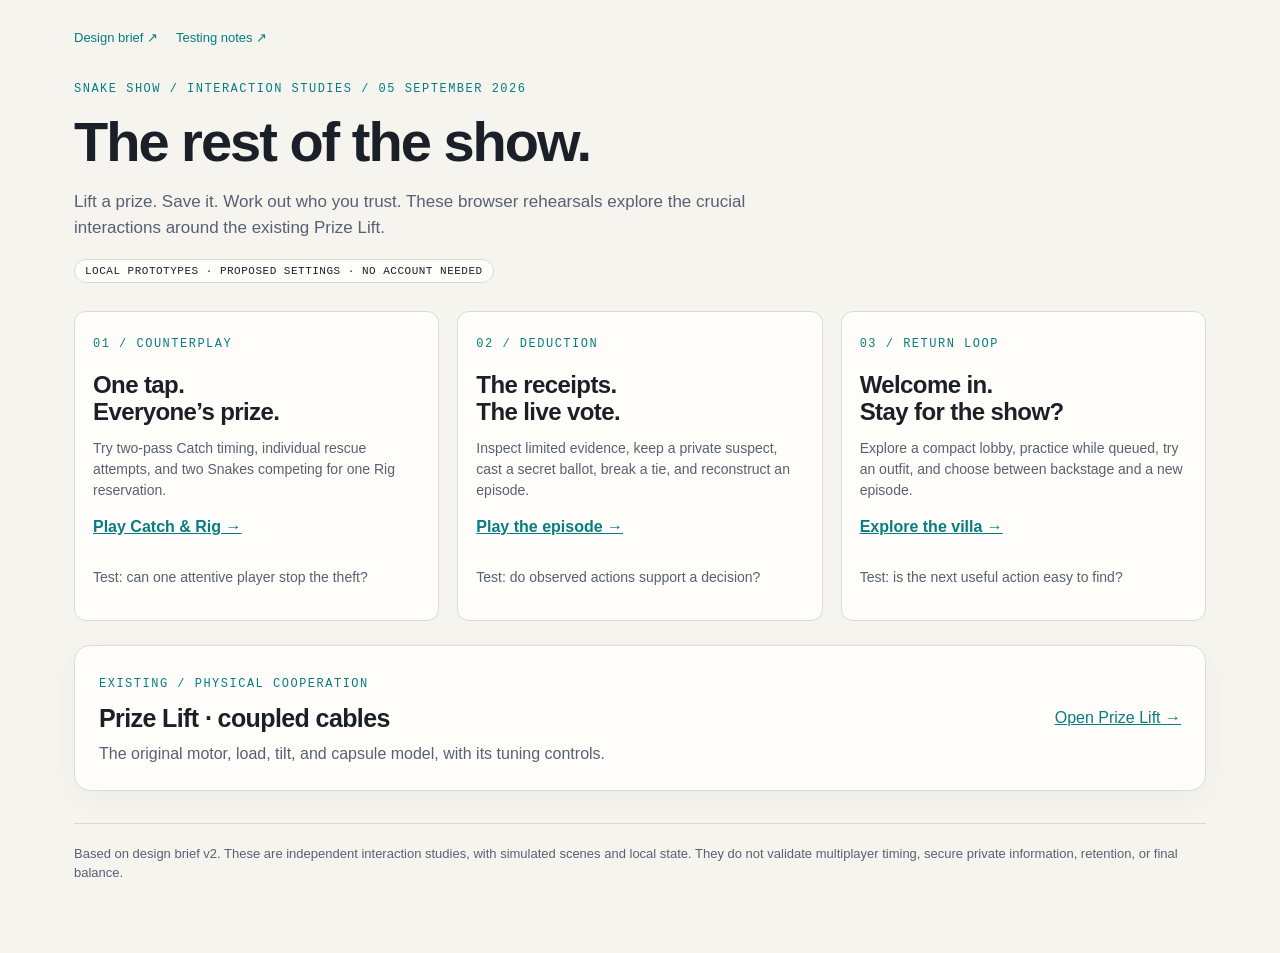
==== concepts/snake-show/prototypes/index.html @ 2b24876f "Add browser interaction prototypes for catch, vote, and backstage flows Includes shared rules module" ====
<!doctype html>
<html lang="en"><meta charset="utf-8"><meta name="viewport" content="width=device-width,initial-scale=1"><title>Snake Show · Prototype room</title><link rel="stylesheet" href="prototype.css">
<main><nav><a href="../snake-show-design-brief-v2.md">Design brief ↗</a><a href="README.md">Testing notes ↗</a></nav>
<header class="intro"><div class="eyebrow">Snake Show / interaction studies / 05 September 2026</div><h1>The rest of the show.</h1><p>Lift a prize. Save it. Work out who you trust. These browser rehearsals explore the crucial interactions around the existing Prize Lift.</p><span class="tag">Local prototypes · proposed settings · no account needed</span></header>
<div class="cards">
<article class="card"><span class="eyebrow">01 / counterplay</span><h2>One tap.<br>Everyone’s prize.</h2><p>Try two-pass Catch timing, individual rescue attempts, and two Snakes competing for one Rig reservation.</p><a href="catch-and-rig.html">Play Catch &amp; Rig →</a><p class="note">Test: can one attentive player stop the theft?</p></article>
<article class="card"><span class="eyebrow">02 / deduction</span><h2>The receipts.<br>The live vote.</h2><p>Inspect limited evidence, keep a private suspect, cast a secret ballot, break a tie, and reconstruct an episode.</p><a href="receipts-and-vote.html">Play the episode →</a><p class="note">Test: do observed actions support a decision?</p></article>
<article class="card"><span class="eyebrow">03 / return loop</span><h2>Welcome in.<br>Stay for the show?</h2><p>Explore a compact lobby, practice while queued, try an outfit, and choose between backstage and a new episode.</p><a href="lobby-and-backstage.html">Explore the villa →</a><p class="note">Test: is the next useful action easy to find?</p></article>
</div>
<section class="panel" style="margin-top:24px"><div class="row between"><div><span class="eyebrow">Existing / physical cooperation</span><h2 style="margin:10px 0">Prize Lift · coupled cables</h2><p style="margin-bottom:0">The original motor, load, tilt, and capsule model, with its tuning controls.</p></div><a href="prize-lift-coupled-cables.html">Open Prize Lift →</a></div></section>
<footer>Based on design brief v2. These are independent interaction studies, with simulated scenes and local state. They do not validate multiplayer timing, secure private information, retention, or final balance.</footer></main></html>
---- concepts/snake-show/prototypes/prototype.css ----
:root{color-scheme:light;--paper:#f5f4ef;--surface:#fffdf9;--ink:#1b2028;--muted:#576171;--line:#dcdad2;--teal:#087d80;--purple:#694aca;--coral:#c44933;--soft:#e7f3ef;--shadow:0 8px 28px #1b202809;font-family:Arial,Helvetica,sans-serif;color:var(--ink);background:var(--paper)}
*{box-sizing:border-box}body{margin:0;line-height:1.5}button,input,select{font:inherit}button,a,input,select{-webkit-tap-highlight-color:transparent}button,select{min-height:44px}button{border:1px solid var(--line);background:var(--surface);color:var(--ink);border-radius:10px;padding:10px 16px;cursor:pointer;font-weight:700;touch-action:manipulation}button:hover:not(:disabled){border-color:var(--teal);background:#eef7f3}button:disabled{cursor:default;opacity:.45}button.primary{background:var(--teal);color:white;border-color:var(--teal)}button.private{background:var(--purple);color:white;border-color:var(--purple)}button[aria-pressed=true],button.selected{box-shadow:inset 0 0 0 2px var(--teal);background:var(--soft)}button.holding{background:var(--purple);color:white}a{color:var(--teal)}:focus-visible{outline:3px solid var(--purple);outline-offset:3px}[hidden]{display:none!important}h1,h2,h3,p{margin-top:0}h1,h2,h3{font-family:'Trebuchet MS',Arial,sans-serif;line-height:1.12}h1{font-size:clamp(32px,5vw,56px);letter-spacing:-2px;margin-bottom:16px}h2{font-size:25px;letter-spacing:-.6px}h3{font-size:18px}p{color:var(--muted)}small,.small{font-size:13px;color:var(--muted)}nav{display:flex;gap:18px;flex-wrap:wrap;font-size:13px;margin-bottom:34px}nav a{text-decoration:none}nav a[aria-current=page]{font-weight:bold;border-bottom:2px solid var(--teal)}main{max-width:1180px;margin:auto;padding:28px 24px 70px}.eyebrow{font:12px monospace;letter-spacing:1.5px;text-transform:uppercase;color:var(--teal);margin-bottom:15px}.intro{max-width:740px;margin-bottom:28px}.intro p{font-size:17px}.layout{display:grid;grid-template-columns:minmax(0,1.65fr) minmax(290px,1fr);gap:22px;align-items:start}.panel{background:var(--surface);border:1px solid var(--line);border-radius:16px;padding:24px;box-shadow:var(--shadow);margin-bottom:20px;min-width:0}.row{display:flex;gap:10px;flex-wrap:wrap;align-items:center}.between{justify-content:space-between}.stack{display:grid;gap:12px}.grid{display:grid;grid-template-columns:repeat(2,minmax(0,1fr));gap:12px}.cards{display:grid;grid-template-columns:repeat(3,minmax(0,1fr));gap:18px}.card{border:1px solid var(--line);border-radius:12px;padding:18px;background:var(--surface);min-width:0}.card h2{font-size:24px;margin:18px 0 12px}.card p{font-size:14px}.card a{font-weight:bold}.tag{display:inline-block;font:11px monospace;text-transform:uppercase;letter-spacing:.5px;border:1px solid var(--line);border-radius:30px;padding:5px 10px;background:var(--surface)}.badge{display:inline-grid;place-items:center;width:38px;height:38px;background:var(--soft);color:var(--teal);border-radius:50%;font:700 16px monospace;flex-shrink:0}.badge.snake{background:#eee7ff;color:var(--purple)}.meter{height:10px;border-radius:20px;overflow:hidden;background:#e6e4dd}.meter>span{display:block;height:100%;background:var(--teal);width:0}.private-box{background:#f2edff;border:1px solid #d6c8f8;border-radius:12px;padding:18px;margin:16px 0}.private-box p{color:#58438b}.status{border-left:4px solid var(--teal);padding:12px 16px;background:var(--soft);margin:16px 0;color:var(--ink);min-height:48px}.status.warn{background:#fff0db;border-color:#b47412}.stats{display:flex;gap:20px;flex-wrap:wrap;border-bottom:1px solid var(--line);padding-bottom:16px;margin-bottom:20px}.stat b{display:block;font-size:24px;font-family:monospace}.stat span{font-size:12px;color:var(--muted)}.tuning{border-top:1px solid var(--line);margin-top:22px;padding-top:18px}details summary{font-weight:bold;cursor:pointer;min-height:44px}label.setting{display:grid;grid-template-columns:1fr auto;gap:5px;margin:14px 0;font-size:14px}label.setting input{grid-column:1/-1;width:100%;accent-color:var(--teal);min-height:30px}select{width:100%;border:1px solid var(--line);border-radius:8px;background:var(--surface);color:var(--ink);padding:8px;margin:5px 0 12px}.log{list-style:none;padding:0;max-height:270px;overflow:auto;font-size:14px}.log li{padding:10px 0;border-bottom:1px solid var(--line)}.log time{font:12px monospace;color:var(--teal);display:block}.stage{background:#eee9df;border:1px solid var(--line);border-radius:12px;overflow:hidden;position:relative}.stage svg{display:block;width:100%;height:auto}.stage text{font-family:Arial,sans-serif;fill:var(--ink)}.hold{min-height:72px;user-select:none;touch-action:none}.catch-track{height:62px;position:relative;margin:22px 8px;background:#eee9df;border-radius:10px;border:1px solid var(--line)}.catch-zone{position:absolute;top:0;bottom:0;background:#bce7d5;border-left:2px solid var(--teal);border-right:2px solid var(--teal);display:grid;place-items:center;font:11px monospace}.needle{position:absolute;top:-8px;bottom:-8px;width:4px;background:var(--ink);transform:translateX(-50%);border-radius:2px}.receipt{border-left:3px solid var(--teal);padding:14px;background:#f5f6f1;margin:12px 0}.receipt p{margin:8px 0 0;color:var(--ink)}.portrait{text-align:left;display:flex;gap:10px;align-items:center;min-height:72px}.portrait small{display:block;font-weight:normal}.phase-strip{display:flex;gap:6px;margin:16px 0}.phase-strip span{height:5px;background:var(--line);flex:1;border-radius:5px}.phase-strip span.on{background:var(--teal)}.totals{display:grid;gap:8px;margin:16px 0}.total{display:grid;grid-template-columns:90px 1fr 24px;gap:10px;align-items:center;font-size:14px}.bar{background:#ece9e0;height:12px;border-radius:12px;overflow:hidden}.bar i{display:block;height:100%;background:var(--teal)}.map{aspect-ratio:1.4;position:relative;background:#e9e4d8;border-radius:14px;overflow:hidden;border:1px solid var(--line)}.pool{position:absolute;left:34%;top:34%;width:34%;height:37%;border-radius:45%;background:#9cd9d5;border:8px solid #fbfaf5;display:grid;place-items:center;color:#226d70;font:12px monospace}.map-stop{position:absolute;min-height:52px;font-size:12px;padding:8px;background:#fffaf0;border:2px solid #bbb5a6}.map-stop[data-place=casting]{left:36%;top:6%;width:30%}.map-stop[data-place=practice]{right:3%;top:37%;width:26%}.map-stop[data-place=dressing]{left:3%;top:36%;width:27%}.map-stop[data-place=backstage]{left:36%;bottom:5%;width:30%}.avatar{position:absolute;width:30px;height:30px;border:4px solid white;border-radius:50%;background:var(--teal);box-shadow:0 2px 8px #0003;transform:translate(-50%,-50%);pointer-events:none;z-index:2}.dpad{display:grid;grid-template-columns:repeat(3,48px);grid-template-rows:repeat(2,44px);gap:4px}.dpad button{padding:0}.swatch{width:48px;height:48px;border:4px solid white;border-radius:50%;box-shadow:0 0 0 1px var(--line)}.preview{height:130px;display:grid;place-items:center;background:#eee9df;border-radius:10px;margin-bottom:15px}.figure{position:relative;background:var(--teal);height:55px;width:44px;border-radius:16px 16px 8px 8px}.figure:before{content:'';position:absolute;left:8px;top:-26px;width:28px;height:28px;background:inherit;border-radius:50%;border:3px solid white}.figure:after{content:'01';display:block;color:white;text-align:center;line-height:48px;font:700 16px/48px monospace}.note{margin-top:28px;font-size:13px;color:var(--muted)}kbd{font:11px monospace;border:1px solid var(--line);padding:2px 5px;border-radius:4px}output{font-family:monospace}footer{border-top:1px solid var(--line);padding-top:20px;margin-top:32px;font-size:13px;color:var(--muted)}
@media(max-width:760px){main{padding:20px 16px 48px}.layout,.cards{grid-template-columns:1fr}.panel{padding:18px}nav{gap:12px;margin-bottom:25px}.stats{gap:14px}.stat b{font-size:20px}h1{letter-spacing:-1px}.intro{margin-bottom:20px}}
@media(prefers-reduced-motion:reduce){*{scroll-behavior:auto!important}}
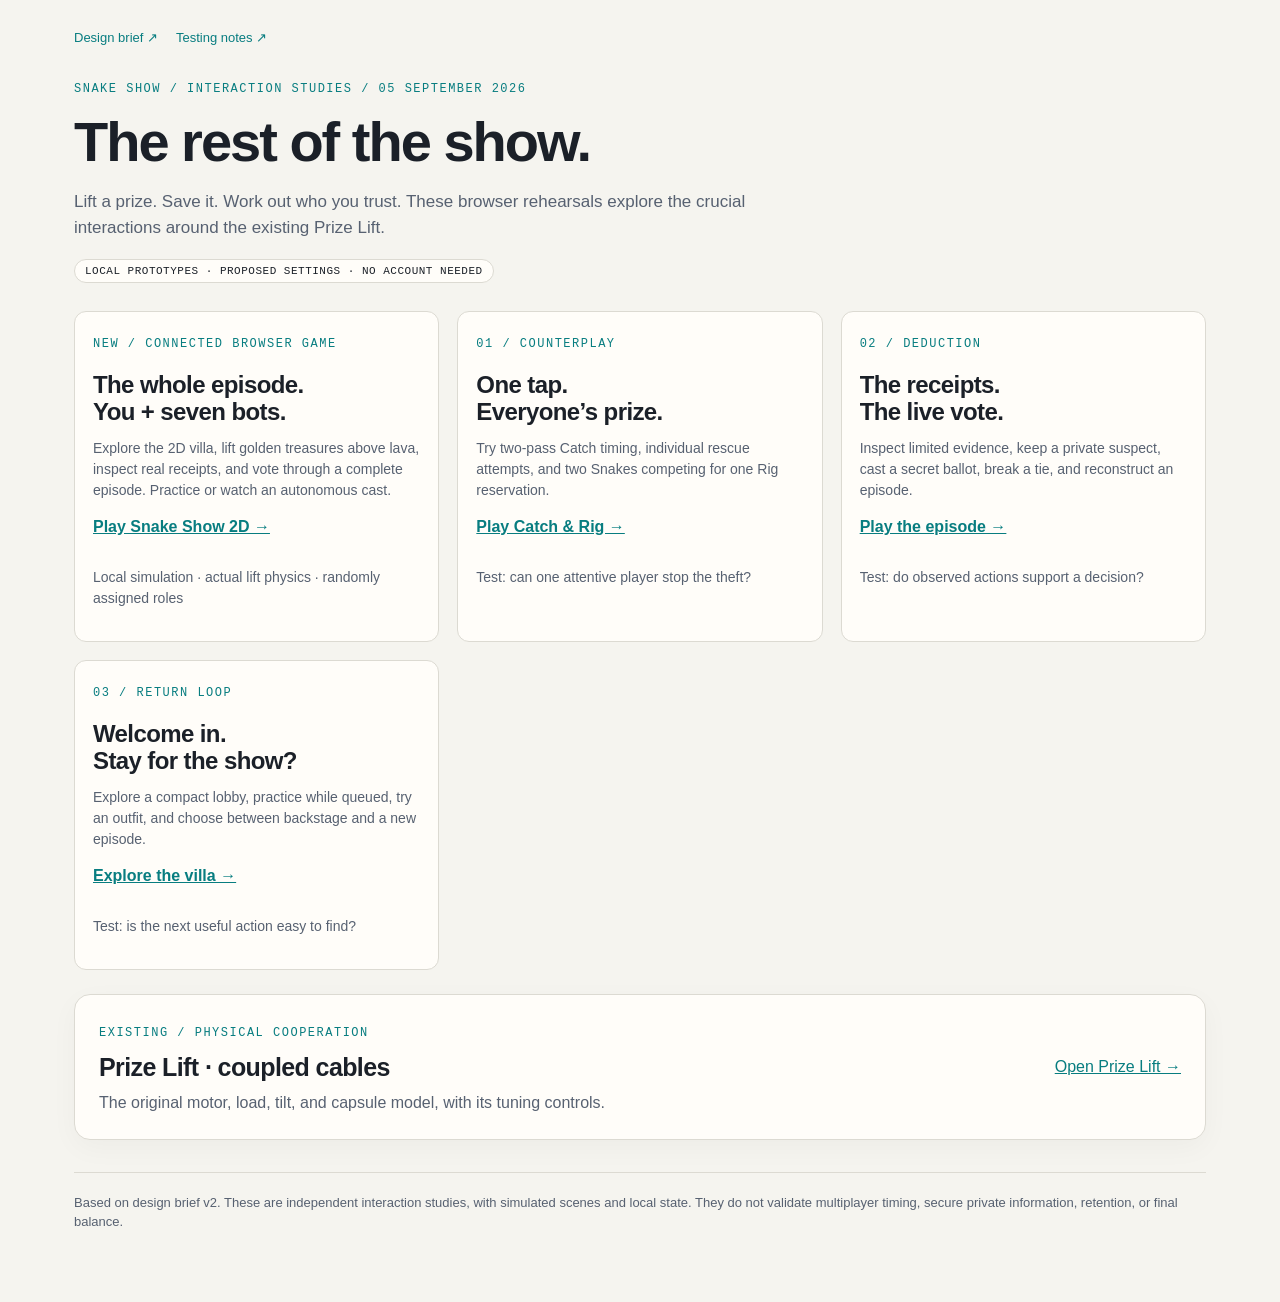
==== commit a0eb26c5: "Build Snake Show 2D with tunable bots and open voting" ====
--- a/concepts/snake-show/prototypes/index.html
+++ b/concepts/snake-show/prototypes/index.html
@@ -3,6 +3,7 @@
 <main><nav><a href="../snake-show-design-brief-v2.md">Design brief ↗</a><a href="README.md">Testing notes ↗</a></nav>
 <header class="intro"><div class="eyebrow">Snake Show / interaction studies / 05 September 2026</div><h1>The rest of the show.</h1><p>Lift a prize. Save it. Work out who you trust. These browser rehearsals explore the crucial interactions around the existing Prize Lift.</p><span class="tag">Local prototypes · proposed settings · no account needed</span></header>
 <div class="cards">
+<article class="card"><span class="eyebrow">New / connected browser game</span><h2>The whole episode.<br>You + seven bots.</h2><p>Explore the 2D villa, lift golden treasures above lava, inspect real receipts, and vote through a complete episode. Practice or watch an autonomous cast.</p><a href="../browser/index.html">Play Snake Show 2D →</a><p class="note">Local simulation · actual lift physics · randomly assigned roles</p></article>
 <article class="card"><span class="eyebrow">01 / counterplay</span><h2>One tap.<br>Everyone’s prize.</h2><p>Try two-pass Catch timing, individual rescue attempts, and two Snakes competing for one Rig reservation.</p><a href="catch-and-rig.html">Play Catch &amp; Rig →</a><p class="note">Test: can one attentive player stop the theft?</p></article>
 <article class="card"><span class="eyebrow">02 / deduction</span><h2>The receipts.<br>The live vote.</h2><p>Inspect limited evidence, keep a private suspect, cast a secret ballot, break a tie, and reconstruct an episode.</p><a href="receipts-and-vote.html">Play the episode →</a><p class="note">Test: do observed actions support a decision?</p></article>
 <article class="card"><span class="eyebrow">03 / return loop</span><h2>Welcome in.<br>Stay for the show?</h2><p>Explore a compact lobby, practice while queued, try an outfit, and choose between backstage and a new episode.</p><a href="lobby-and-backstage.html">Explore the villa →</a><p class="note">Test: is the next useful action easy to find?</p></article>
